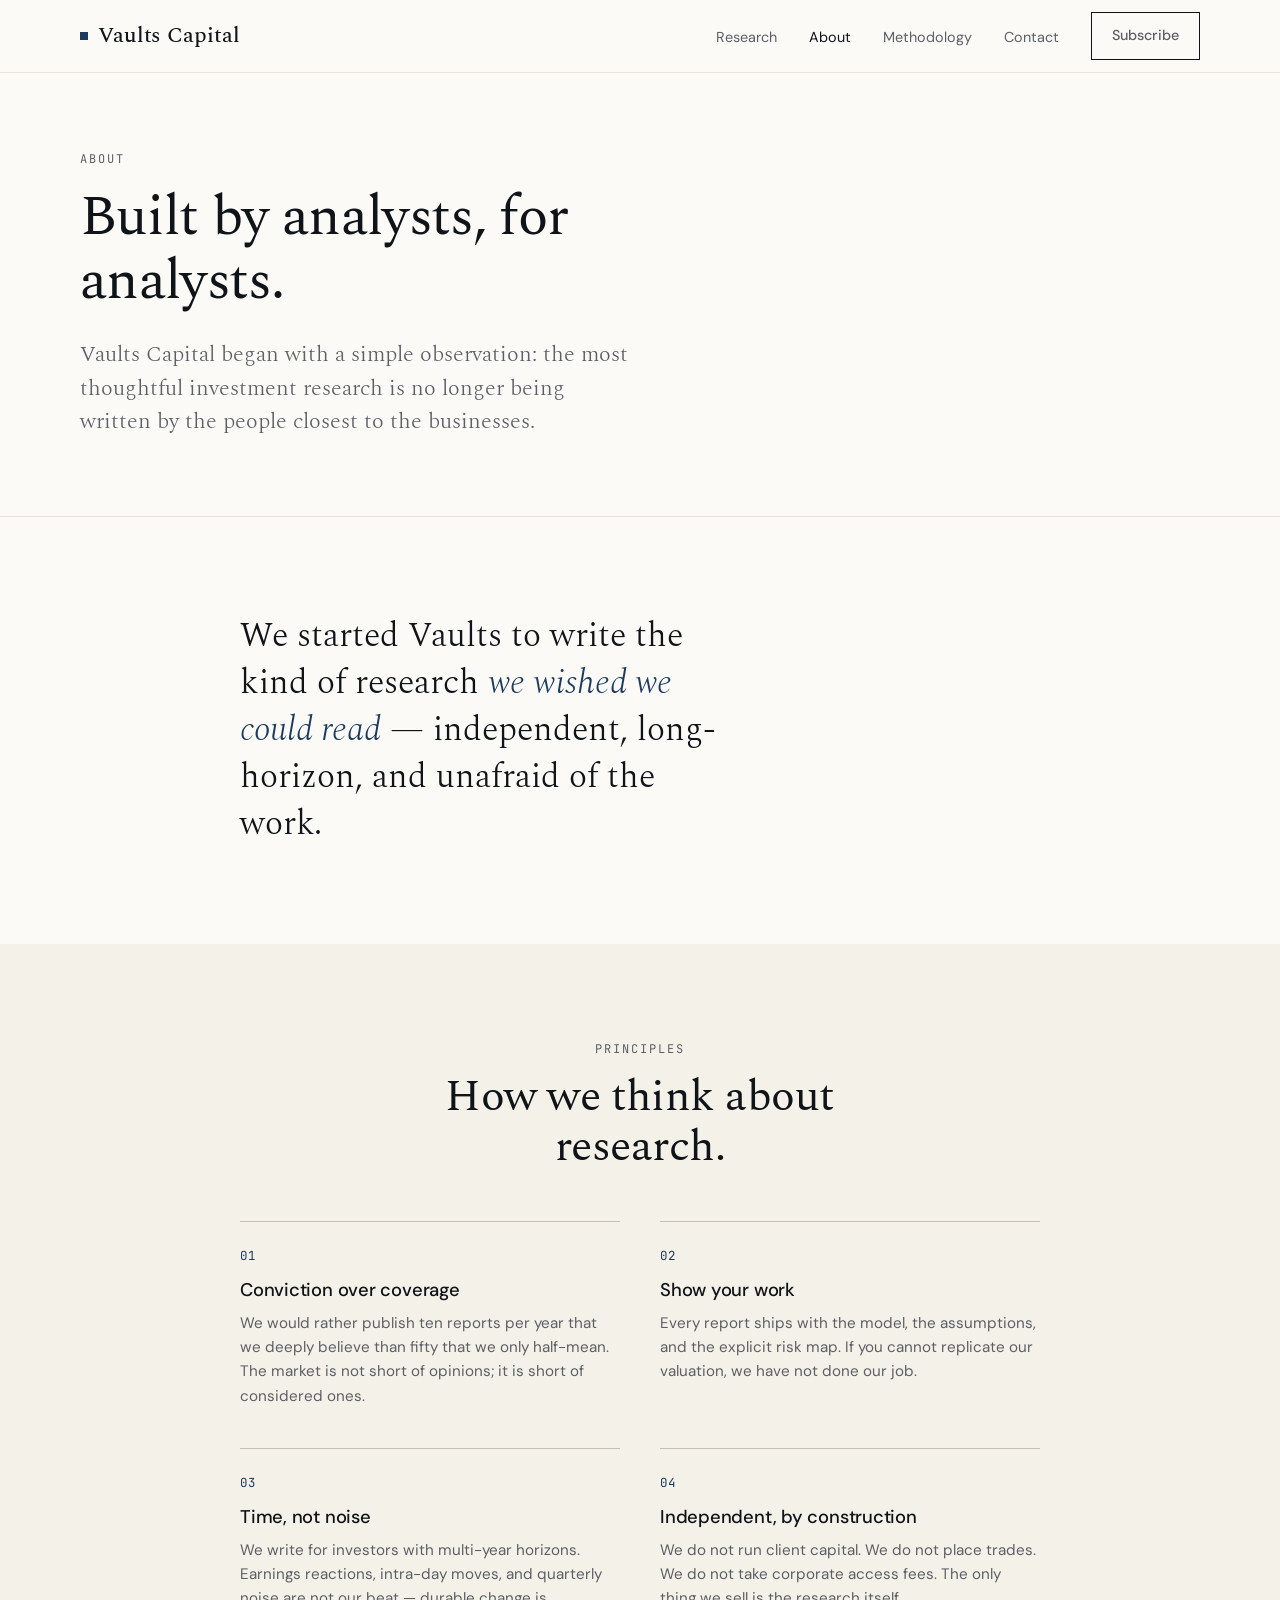
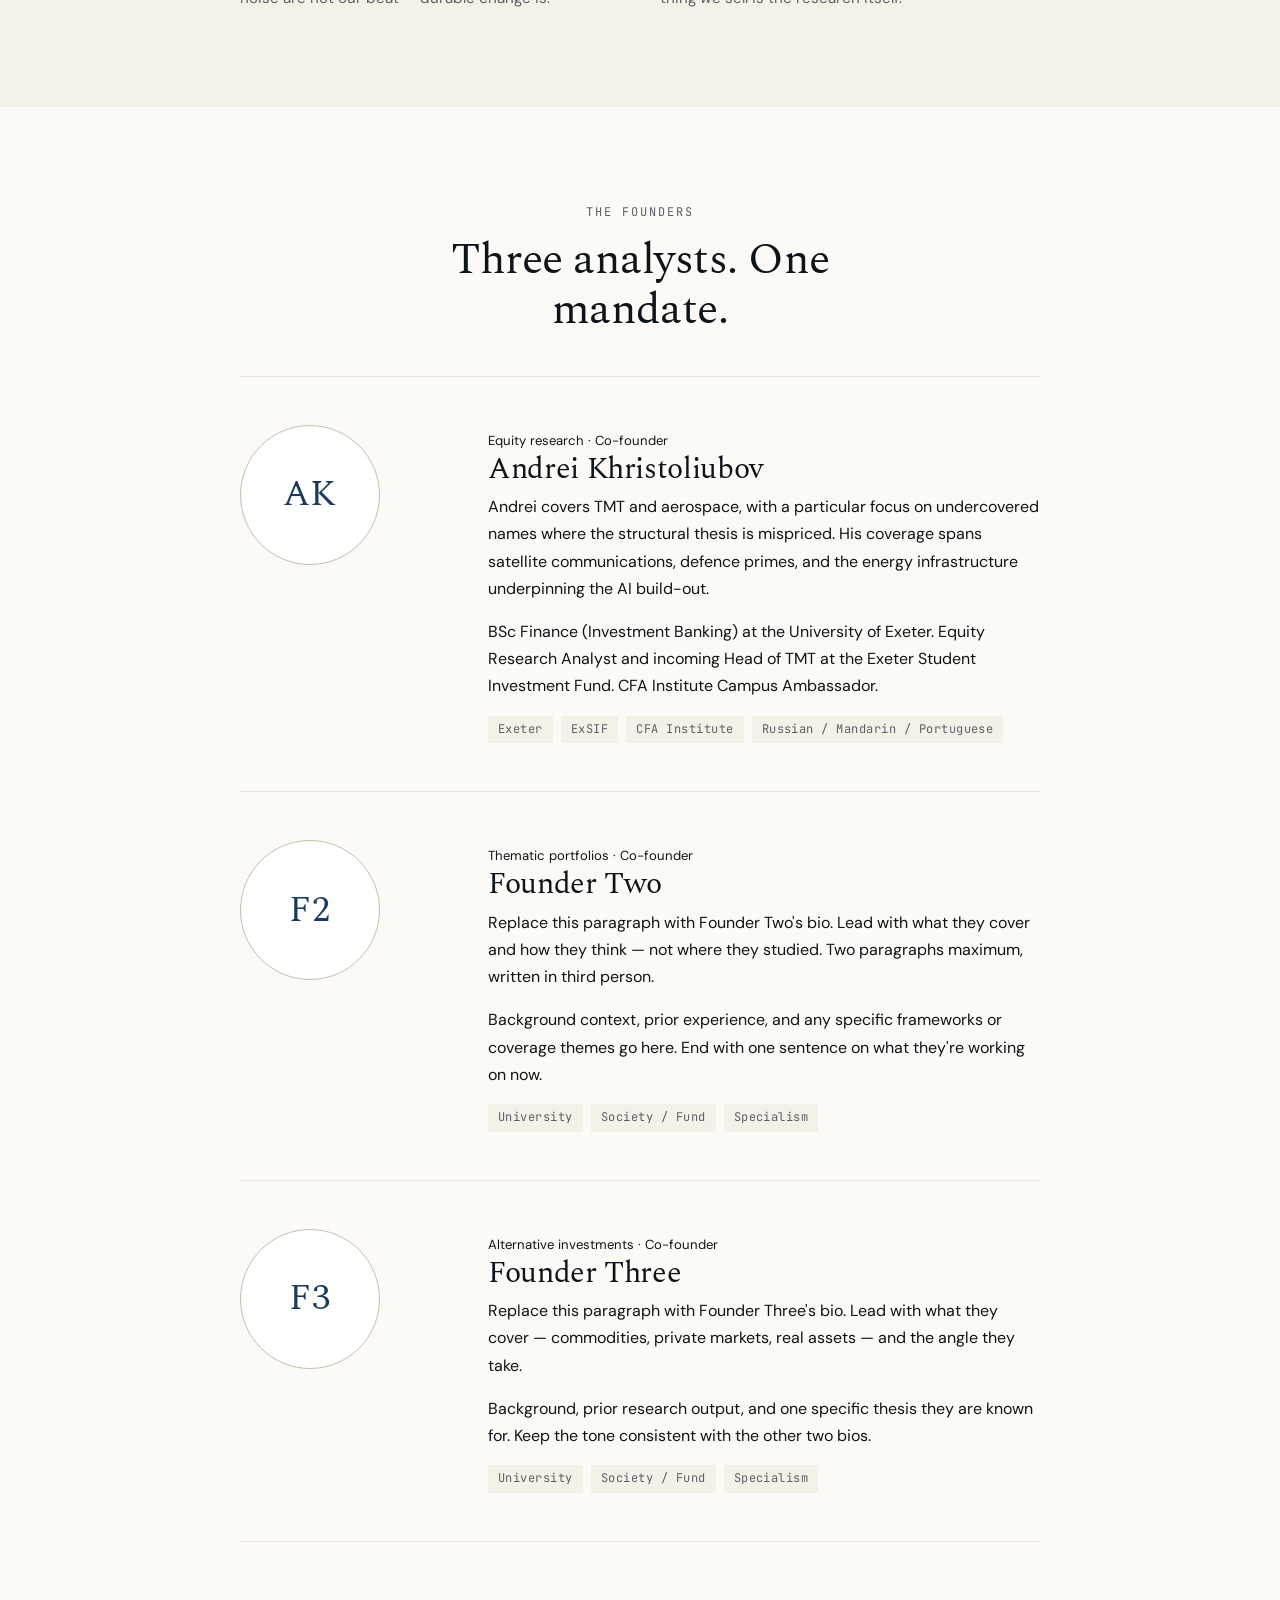
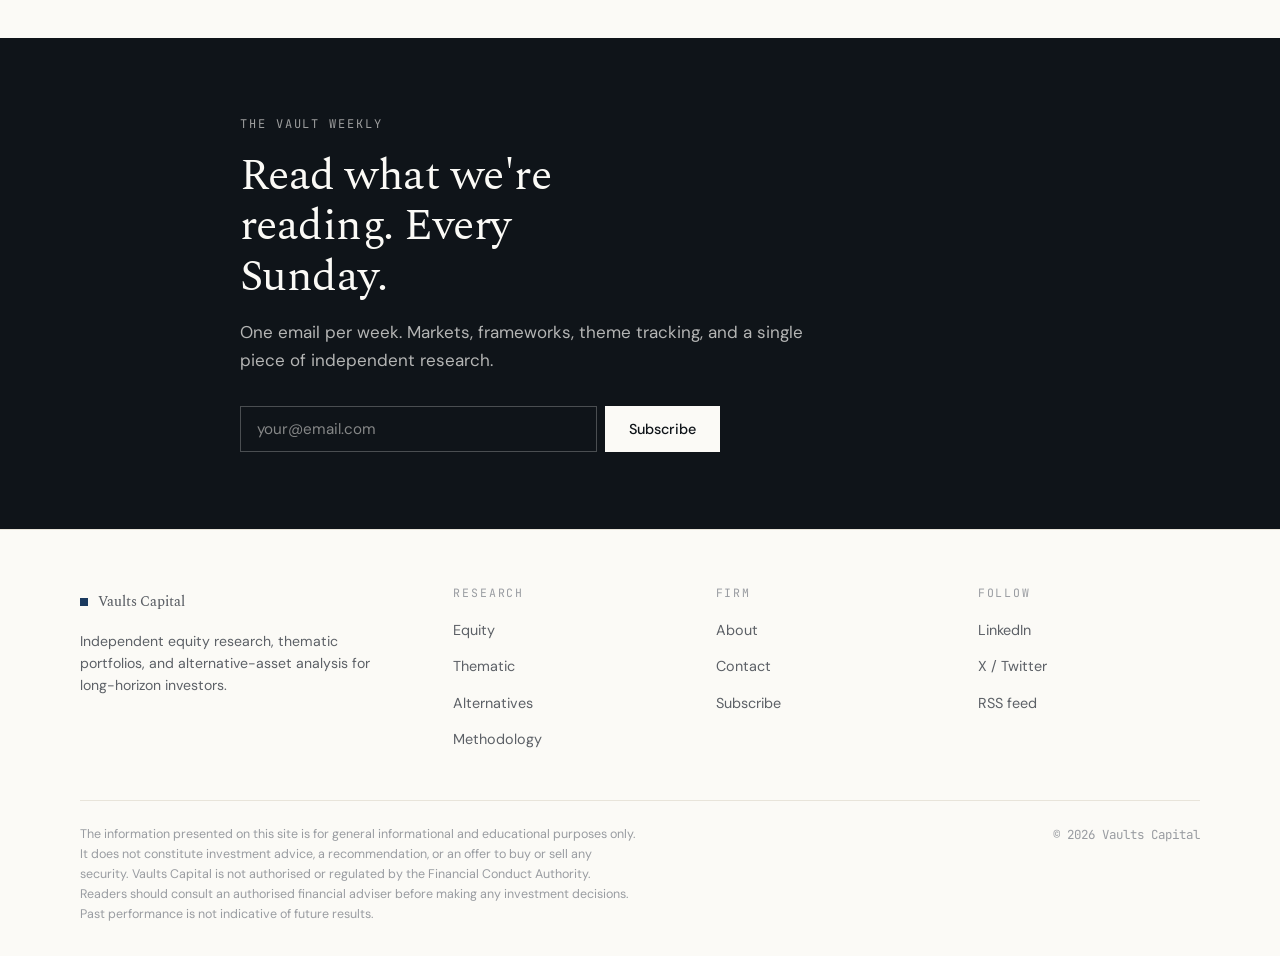
==== about.html @ a98330d4 "Add files via upload" ====
<!DOCTYPE html>
<html lang="en">
<head>
  <meta charset="UTF-8" />
  <meta name="viewport" content="width=device-width, initial-scale=1.0" />
  <title>About — Vaults Capital</title>
  <meta name="description" content="Three analysts, one mandate. Meet the founders of Vaults Capital and read our research principles." />
  <link rel="icon" type="image/svg+xml" href="data:image/svg+xml,%3Csvg xmlns='http://www.w3.org/2000/svg' viewBox='0 0 32 32'%3E%3Crect width='32' height='32' fill='%23FBFAF6'/%3E%3Crect x='12' y='12' width='8' height='8' fill='%231B3A5F'/%3E%3C/svg%3E" />
  <link rel="preconnect" href="https://fonts.googleapis.com" />
  <link rel="preconnect" href="https://fonts.gstatic.com" crossorigin />
  <link href="https://fonts.googleapis.com/css2?family=Spectral:ital,wght@0,300;0,400;0,500;1,300;1,400&family=DM+Sans:wght@300;400;500&family=JetBrains+Mono:wght@400&display=swap" rel="stylesheet" />
  <link rel="stylesheet" href="styles.css" />
</head>
<body>

  <header class="site-header">
    <div class="container nav">
      <a href="index.html" class="brand"><span class="brand-mark"></span>Vaults Capital</a>
      <nav>
        <ul class="nav-links" id="navLinks">
          <li><a href="research.html">Research</a></li>
          <li><a href="about.html" class="is-active">About</a></li>
          <li><a href="methodology.html">Methodology</a></li>
          <li><a href="contact.html">Contact</a></li>
          <li><a href="subscribe.html" class="btn">Subscribe</a></li>
        </ul>
      </nav>
      <button class="nav-toggle" aria-label="Toggle navigation" id="navToggle">
        <span></span><span></span><span></span>
      </button>
    </div>
  </header>

  <main>

    <!-- ============ PAGE HERO ============ -->
    <section class="page-hero">
      <div class="container">
        <span class="eyebrow reveal">About</span>
        <h1 class="reveal reveal-delay-1">Built by analysts, for analysts.</h1>
        <p class="lede reveal reveal-delay-2">Vaults Capital began with a simple observation: the most thoughtful investment research is no longer being written by the people closest to the businesses.</p>
      </div>
    </section>

    <!-- ============ STATEMENT ============ -->
    <section class="section">
      <div class="container container--narrow">
        <p class="about-statement">We started Vaults to write the kind of research <em>we wished we could read</em> — independent, long-horizon, and unafraid of the work.</p>
      </div>
    </section>

    <!-- ============ PRINCIPLES ============ -->
    <section class="section section--alt">
      <div class="container container--narrow">
        <div class="section-head">
          <span class="eyebrow">Principles</span>
          <h2>How we think about research.</h2>
        </div>
        <div class="principles">
          <div class="principle">
            <span class="principle-num">01</span>
            <h3>Conviction over coverage</h3>
            <p>We would rather publish ten reports per year that we deeply believe than fifty that we only half-mean. The market is not short of opinions; it is short of considered ones.</p>
          </div>
          <div class="principle">
            <span class="principle-num">02</span>
            <h3>Show your work</h3>
            <p>Every report ships with the model, the assumptions, and the explicit risk map. If you cannot replicate our valuation, we have not done our job.</p>
          </div>
          <div class="principle">
            <span class="principle-num">03</span>
            <h3>Time, not noise</h3>
            <p>We write for investors with multi-year horizons. Earnings reactions, intra-day moves, and quarterly noise are not our beat — durable change is.</p>
          </div>
          <div class="principle">
            <span class="principle-num">04</span>
            <h3>Independent, by construction</h3>
            <p>We do not run client capital. We do not place trades. We do not take corporate access fees. The only thing we sell is the research itself.</p>
          </div>
        </div>
      </div>
    </section>

    <!-- ============ FOUNDERS DETAIL ============ -->
    <section class="section">
      <div class="container container--narrow">
        <div class="section-head">
          <span class="eyebrow">The founders</span>
          <h2>Three analysts. One mandate.</h2>
        </div>

        <div class="founder-detail">
          <div class="avatar">AK</div>
          <div>
            <span class="role">Equity research · Co-founder</span>
            <h3>Andrei Khristoliubov</h3>
            <p>Andrei covers TMT and aerospace, with a particular focus on undercovered names where the structural thesis is mispriced. His coverage spans satellite communications, defence primes, and the energy infrastructure underpinning the AI build-out.</p>
            <p>BSc Finance (Investment Banking) at the University of Exeter. Equity Research Analyst and incoming Head of TMT at the Exeter Student Investment Fund. CFA Institute Campus Ambassador.</p>
            <div class="credentials">
              <span>Exeter</span>
              <span>ExSIF</span>
              <span>CFA Institute</span>
              <span>Russian / Mandarin / Portuguese</span>
            </div>
          </div>
        </div>

        <div class="founder-detail">
          <div class="avatar">F2</div>
          <div>
            <span class="role">Thematic portfolios · Co-founder</span>
            <h3>Founder Two</h3>
            <p>Replace this paragraph with Founder Two's bio. Lead with what they cover and how they think — not where they studied. Two paragraphs maximum, written in third person.</p>
            <p>Background context, prior experience, and any specific frameworks or coverage themes go here. End with one sentence on what they're working on now.</p>
            <div class="credentials">
              <span>University</span>
              <span>Society / Fund</span>
              <span>Specialism</span>
            </div>
          </div>
        </div>

        <div class="founder-detail">
          <div class="avatar">F3</div>
          <div>
            <span class="role">Alternative investments · Co-founder</span>
            <h3>Founder Three</h3>
            <p>Replace this paragraph with Founder Three's bio. Lead with what they cover — commodities, private markets, real assets — and the angle they take.</p>
            <p>Background, prior research output, and one specific thesis they are known for. Keep the tone consistent with the other two bios.</p>
            <div class="credentials">
              <span>University</span>
              <span>Society / Fund</span>
              <span>Specialism</span>
            </div>
          </div>
        </div>
      </div>
    </section>

    <!-- ============ NEWSLETTER ============ -->
    <section class="newsletter">
      <div class="container container--narrow">
        <span class="eyebrow" style="color: rgba(251,250,246,0.6); display: block; margin-bottom: 1rem;">The Vault Weekly</span>
        <h2>Read what we're reading. Every Sunday.</h2>
        <p>One email per week. Markets, frameworks, theme tracking, and a single piece of independent research.</p>
        <form class="newsletter-form" onsubmit="event.preventDefault(); alert('Connect this form to Beehiiv, ConvertKit, or Substack at launch.');">
          <input type="email" placeholder="your@email.com" required aria-label="Email address" />
          <button type="submit">Subscribe</button>
        </form>
      </div>
    </section>

  </main>

  <footer class="site-footer">
    <div class="container">
      <div class="footer-top">
        <div>
          <a href="index.html" class="brand"><span class="brand-mark"></span>Vaults Capital</a>
          <p style="margin-top: 1rem; font-size: 0.88rem; color: var(--ink-muted); max-width: 32ch; line-height: 1.55;">Independent equity research, thematic portfolios, and alternative-asset analysis for long-horizon investors.</p>
        </div>
        <div>
          <h4>Research</h4>
          <ul>
            <li><a href="research.html?filter=equity">Equity</a></li>
            <li><a href="research.html?filter=thematic">Thematic</a></li>
            <li><a href="research.html?filter=alternatives">Alternatives</a></li>
            <li><a href="methodology.html">Methodology</a></li>
          </ul>
        </div>
        <div>
          <h4>Firm</h4>
          <ul>
            <li><a href="about.html">About</a></li>
            <li><a href="contact.html">Contact</a></li>
            <li><a href="subscribe.html">Subscribe</a></li>
          </ul>
        </div>
        <div>
          <h4>Follow</h4>
          <ul>
            <li><a href="#">LinkedIn</a></li>
            <li><a href="#">X / Twitter</a></li>
            <li><a href="#">RSS feed</a></li>
          </ul>
        </div>
      </div>
      <div class="footer-bottom">
        <p class="disclaimer">The information presented on this site is for general informational and educational purposes only. It does not constitute investment advice, a recommendation, or an offer to buy or sell any security. Vaults Capital is not authorised or regulated by the Financial Conduct Authority. Readers should consult an authorised financial adviser before making any investment decisions. Past performance is not indicative of future results.</p>
        <p class="copyright">© 2026 Vaults Capital</p>
      </div>
    </div>
  </footer>

  <script src="script.js"></script>
</body>
</html>
---- styles.css ----
/* =========================================================
   Vaults Capital — shared stylesheet
   Edit color and type tokens in :root to rebrand globally
   ========================================================= */

:root {
  /* Palette */
  --bg: #FBFAF6;
  --bg-elevated: #FFFFFF;
  --bg-muted: #F4F1E9;
  --ink: #0F1419;
  --ink-muted: #5C6066;
  --ink-subtle: #999CA1;
  --accent: #1B3A5F;
  --accent-hover: #14283F;
  --accent-soft: #E8EDF2;
  --border: #E8E4DA;
  --border-strong: #C5BFB1;
  --success: #2D5A3E;
  --danger: #8B2E2E;

  /* Type */
  --font-serif: "Spectral", Georgia, "Times New Roman", serif;
  --font-sans: "DM Sans", -apple-system, BlinkMacSystemFont, "Segoe UI", system-ui, sans-serif;
  --font-mono: "JetBrains Mono", "SF Mono", Menlo, Consolas, monospace;

  /* Layout */
  --max-w: 1200px;
  --read-w: 680px;
  --gutter: clamp(1.25rem, 4vw, 2.5rem);

  /* Motion */
  --ease: cubic-bezier(0.2, 0.6, 0.2, 1);
}

* { box-sizing: border-box; margin: 0; padding: 0; }

html { scroll-behavior: smooth; -webkit-text-size-adjust: 100%; }

body {
  font-family: var(--font-sans);
  font-size: 17px;
  line-height: 1.65;
  color: var(--ink);
  background: var(--bg);
  -webkit-font-smoothing: antialiased;
  -moz-osx-font-smoothing: grayscale;
}

a { color: inherit; text-decoration: none; }
a:hover { color: var(--accent); }

img { max-width: 100%; display: block; }
button { font-family: inherit; cursor: pointer; border: none; background: none; }

::selection { background: var(--accent); color: var(--bg); }

/* ---------- Layout containers ---------- */
.container {
  width: 100%;
  max-width: var(--max-w);
  margin: 0 auto;
  padding: 0 var(--gutter);
}
.container--narrow { max-width: 880px; }
.container--read { max-width: var(--read-w); }

.section { padding: clamp(3.5rem, 8vw, 6rem) 0; }
.section--tight { padding: clamp(2.5rem, 5vw, 4rem) 0; }
.section--alt { background: var(--bg-muted); }

/* ---------- Typography ---------- */
h1, h2, h3, h4 {
  font-family: var(--font-serif);
  font-weight: 400;
  letter-spacing: -0.012em;
  line-height: 1.15;
  color: var(--ink);
}
h1 { font-size: clamp(2.5rem, 6vw, 4.25rem); }
h2 { font-size: clamp(2rem, 4vw, 2.75rem); }
h3 { font-size: 1.5rem; }
h4 { font-size: 1.15rem; }
p { color: var(--ink); }
strong { font-weight: 500; }
em { font-style: italic; }

.eyebrow {
  font-family: var(--font-mono);
  font-size: 0.75rem;
  font-weight: 400;
  letter-spacing: 0.16em;
  text-transform: uppercase;
  color: var(--ink-muted);
}

.lede {
  font-family: var(--font-serif);
  font-size: clamp(1.15rem, 2vw, 1.35rem);
  line-height: 1.55;
  color: var(--ink-muted);
  font-weight: 300;
}

/* ---------- Header / nav ---------- */
.site-header {
  position: sticky;
  top: 0;
  z-index: 50;
  background: color-mix(in srgb, var(--bg) 88%, transparent);
  backdrop-filter: saturate(140%) blur(8px);
  -webkit-backdrop-filter: saturate(140%) blur(8px);
  border-bottom: 1px solid var(--border);
}
.nav {
  display: flex;
  align-items: center;
  justify-content: space-between;
  height: 72px;
}
.brand {
  font-family: var(--font-serif);
  font-size: 1.35rem;
  font-weight: 500;
  letter-spacing: -0.005em;
  color: var(--ink);
}
.brand .brand-mark {
  display: inline-block;
  width: 8px;
  height: 8px;
  background: var(--accent);
  margin-right: 10px;
  vertical-align: middle;
  transform: translateY(-1px);
}
.nav-links {
  display: flex;
  gap: 2rem;
  align-items: center;
  list-style: none;
}
.nav-links a {
  font-size: 0.9rem;
  color: var(--ink-muted);
  position: relative;
  transition: color 200ms var(--ease);
}
.nav-links a:hover,
.nav-links a.is-active { color: var(--ink); }

.btn {
  display: inline-flex;
  align-items: center;
  gap: 8px;
  padding: 0.7rem 1.25rem;
  font-size: 0.9rem;
  font-weight: 500;
  border: 1px solid var(--ink);
  color: var(--ink);
  background: transparent;
  transition: all 200ms var(--ease);
  font-family: inherit;
}
.btn:hover {
  background: var(--ink);
  color: var(--bg);
}
.btn--primary {
  background: var(--ink);
  color: var(--bg);
}
.btn--primary:hover {
  background: var(--accent);
  border-color: var(--accent);
  color: var(--bg);
}
.btn--ghost {
  border-color: var(--border-strong);
  color: var(--ink-muted);
}
.btn--ghost:hover {
  border-color: var(--ink);
  color: var(--ink);
  background: transparent;
}

.nav-toggle {
  display: none;
  width: 32px;
  height: 32px;
  flex-direction: column;
  justify-content: center;
  gap: 5px;
}
.nav-toggle span {
  display: block;
  height: 1.5px;
  background: var(--ink);
  transition: transform 200ms var(--ease);
}

/* ---------- Hero ---------- */
.hero {
  padding: clamp(4rem, 9vw, 7rem) 0 clamp(3rem, 6vw, 5rem);
  border-bottom: 1px solid var(--border);
}
.hero h1 {
  margin: 1.5rem 0 1.5rem;
  max-width: 14ch;
}
.hero h1 em {
  color: var(--accent);
  font-style: italic;
}
.hero .lede {
  max-width: 36ch;
  margin-bottom: 2.5rem;
}
.hero-actions { display: flex; gap: 0.75rem; flex-wrap: wrap; }

/* ---------- Pillars ---------- */
.pillars {
  display: grid;
  grid-template-columns: repeat(3, 1fr);
  gap: clamp(1.5rem, 4vw, 3.5rem);
  padding: clamp(3rem, 6vw, 4.5rem) 0;
  border-bottom: 1px solid var(--border);
}
.pillar .eyebrow { display: block; margin-bottom: 1rem; }
.pillar h3 {
  font-size: 1.35rem;
  margin-bottom: 0.6rem;
}
.pillar p {
  font-size: 0.95rem;
  color: var(--ink-muted);
  line-height: 1.6;
}

/* ---------- Why Vaults section ---------- */
.compare {
  display: grid;
  grid-template-columns: 1fr 1fr;
  gap: 1rem;
  margin-top: 2.5rem;
}
.compare-card {
  padding: 1.75rem;
  border-radius: 4px;
  border: 1px solid var(--border);
}
.compare-card--us {
  background: var(--accent-soft);
  border-color: var(--accent);
}
.compare-card--them {
  background: var(--bg-muted);
}
.compare-card h3 {
  font-size: 1.05rem;
  font-family: var(--font-sans);
  font-weight: 500;
  margin-bottom: 1.25rem;
  padding-bottom: 0.85rem;
  border-bottom: 1px solid var(--border-strong);
}
.compare-card--us h3 { color: var(--accent); border-color: var(--accent); }
.compare-card ul { list-style: none; display: flex; flex-direction: column; gap: 0.9rem; }
.compare-card li {
  font-size: 0.92rem;
  line-height: 1.55;
  display: flex;
  gap: 0.6rem;
  align-items: flex-start;
}
.compare-card--us li { color: var(--accent); }
.compare-card--them li { color: var(--ink-muted); }
.compare-card--us li::before {
  content: "";
  display: inline-block;
  flex: 0 0 6px;
  width: 6px;
  height: 6px;
  border-radius: 50%;
  background: var(--accent);
  margin-top: 0.55rem;
}
.compare-card--them li::before {
  content: "";
  display: inline-block;
  flex: 0 0 8px;
  width: 8px;
  height: 1.5px;
  background: var(--ink-subtle);
  margin-top: 0.7rem;
}

.section-head {
  text-align: center;
  margin-bottom: 2.5rem;
}
.section-head .eyebrow { display: block; margin-bottom: 0.75rem; }
.section-head h2 { max-width: 22ch; margin: 0 auto 1rem; }
.section-head p {
  color: var(--ink-muted);
  max-width: 50ch;
  margin: 0 auto;
  font-size: 1rem;
}

/* ---------- Research feed ---------- */
.feed {
  display: grid;
  grid-template-columns: repeat(3, 1fr);
  gap: 1.5rem;
}
.feed-head {
  display: flex;
  justify-content: space-between;
  align-items: baseline;
  margin-bottom: 2rem;
}
.feed-head h2 { font-size: 1.85rem; }
.feed-head a {
  font-size: 0.9rem;
  color: var(--ink-muted);
  border-bottom: 1px solid var(--border-strong);
  padding-bottom: 1px;
  transition: all 200ms var(--ease);
}
.feed-head a:hover { color: var(--accent); border-color: var(--accent); }

.article-card {
  display: block;
  border-top: 1px solid var(--border-strong);
  padding-top: 1.25rem;
  transition: transform 250ms var(--ease);
}
.article-card:hover { transform: translateY(-2px); color: inherit; }
.article-card:hover h3 { color: var(--accent); }
.article-card .eyebrow { display: block; margin-bottom: 0.85rem; }
.article-card h3 {
  font-size: 1.25rem;
  line-height: 1.25;
  margin-bottom: 0.75rem;
  transition: color 200ms var(--ease);
}
.article-card .excerpt {
  font-size: 0.9rem;
  color: var(--ink-muted);
  line-height: 1.55;
  margin-bottom: 1rem;
}
.article-card .meta {
  font-size: 0.78rem;
  color: var(--ink-subtle);
  font-family: var(--font-mono);
  letter-spacing: 0.04em;
}

/* ---------- Subscribe pricing ---------- */
.pricing {
  display: grid;
  grid-template-columns: 1fr 1fr;
  gap: 1.25rem;
  max-width: 720px;
  margin: 0 auto;
}
.tier {
  background: var(--bg-elevated);
  border: 1px solid var(--border);
  border-radius: 4px;
  padding: 2rem;
  display: flex;
  flex-direction: column;
}
.tier--featured {
  border: 1.5px solid var(--accent);
  position: relative;
}
.tier--featured::before {
  content: "Most popular";
  position: absolute;
  top: -12px;
  left: 1.5rem;
  background: var(--accent);
  color: var(--bg);
  font-size: 0.7rem;
  letter-spacing: 0.08em;
  text-transform: uppercase;
  padding: 4px 10px;
  font-family: var(--font-mono);
}
.tier .eyebrow { margin-bottom: 0.85rem; }
.tier h3 {
  font-size: 1.4rem;
  margin-bottom: 0.4rem;
}
.tier .tier-desc {
  font-size: 0.9rem;
  color: var(--ink-muted);
  margin-bottom: 1.5rem;
  line-height: 1.5;
}
.tier .price {
  font-family: var(--font-serif);
  font-size: 2.5rem;
  font-weight: 400;
  margin-bottom: 0.25rem;
  letter-spacing: -0.02em;
}
.tier .price-suffix { font-size: 0.95rem; color: var(--ink-muted); font-family: var(--font-sans); }
.tier ul {
  list-style: none;
  margin: 1.75rem 0;
  display: flex;
  flex-direction: column;
  gap: 0.65rem;
  flex: 1;
}
.tier li {
  font-size: 0.9rem;
  display: flex;
  gap: 0.6rem;
  align-items: flex-start;
  color: var(--ink);
  line-height: 1.45;
}
.tier li::before {
  content: "";
  display: inline-block;
  flex: 0 0 14px;
  width: 14px;
  height: 14px;
  background: var(--accent-soft);
  border-radius: 50%;
  margin-top: 0.2rem;
  position: relative;
}
.tier li[data-disabled]::before { background: var(--bg-muted); }
.tier li[data-disabled] { color: var(--ink-subtle); text-decoration: line-through; }

/* ---------- Founders ---------- */
.founders {
  display: grid;
  grid-template-columns: repeat(3, 1fr);
  gap: 2rem;
}
.founder {
  display: flex;
  flex-direction: column;
}
.avatar {
  width: 88px;
  height: 88px;
  border-radius: 50%;
  background: var(--bg-elevated);
  border: 1px solid var(--border-strong);
  display: flex;
  align-items: center;
  justify-content: center;
  font-family: var(--font-serif);
  font-size: 1.5rem;
  color: var(--accent);
  margin-bottom: 1.25rem;
  letter-spacing: 0.02em;
}
.founder h3 {
  font-size: 1.15rem;
  font-family: var(--font-sans);
  font-weight: 500;
  margin-bottom: 0.2rem;
}
.founder .role {
  font-family: var(--font-mono);
  font-size: 0.78rem;
  color: var(--accent);
  margin-bottom: 0.85rem;
  letter-spacing: 0.04em;
  text-transform: uppercase;
}
.founder p {
  font-size: 0.92rem;
  color: var(--ink-muted);
  line-height: 1.55;
}

/* ---------- Newsletter inline ---------- */
.newsletter {
  background: var(--ink);
  color: var(--bg);
  padding: clamp(3rem, 6vw, 5rem) 0;
}
.newsletter h2 { color: var(--bg); max-width: 18ch; }
.newsletter p { color: color-mix(in srgb, var(--bg) 70%, transparent); margin-top: 1rem; max-width: 50ch; }
.newsletter-form {
  display: flex;
  gap: 0.5rem;
  margin-top: 2rem;
  max-width: 480px;
}
.newsletter input[type="email"] {
  flex: 1;
  padding: 0.75rem 1rem;
  border: 1px solid color-mix(in srgb, var(--bg) 25%, transparent);
  background: transparent;
  color: var(--bg);
  font-family: inherit;
  font-size: 0.95rem;
}
.newsletter input[type="email"]::placeholder { color: color-mix(in srgb, var(--bg) 50%, transparent); }
.newsletter input[type="email"]:focus {
  outline: none;
  border-color: var(--bg);
}
.newsletter button {
  padding: 0.75rem 1.5rem;
  background: var(--bg);
  color: var(--ink);
  font-weight: 500;
  font-size: 0.9rem;
  font-family: inherit;
  transition: all 200ms var(--ease);
}
.newsletter button:hover { background: var(--accent-soft); }

/* ---------- Footer ---------- */
.site-footer {
  background: var(--bg);
  border-top: 1px solid var(--border);
  padding: 3.5rem 0 2rem;
}
.footer-top {
  display: grid;
  grid-template-columns: 1.5fr 1fr 1fr 1fr;
  gap: 2.5rem;
  margin-bottom: 3rem;
}
.footer-top h4 {
  font-family: var(--font-mono);
  font-size: 0.72rem;
  letter-spacing: 0.16em;
  text-transform: uppercase;
  color: var(--ink-subtle);
  font-weight: 400;
  margin-bottom: 1rem;
}
.footer-top ul { list-style: none; display: flex; flex-direction: column; gap: 0.5rem; }
.footer-top a {
  font-size: 0.9rem;
  color: var(--ink-muted);
  transition: color 200ms var(--ease);
}
.footer-top a:hover { color: var(--accent); }
.footer-bottom {
  border-top: 1px solid var(--border);
  padding-top: 1.5rem;
  display: flex;
  justify-content: space-between;
  align-items: flex-start;
  gap: 2rem;
  flex-wrap: wrap;
}
.disclaimer {
  font-size: 0.78rem;
  color: var(--ink-subtle);
  line-height: 1.6;
  max-width: 70ch;
}
.copyright {
  font-size: 0.78rem;
  color: var(--ink-subtle);
  font-family: var(--font-mono);
}

/* ---------- Article reading view ---------- */
.article-hero {
  padding: clamp(3rem, 6vw, 5rem) 0 clamp(2rem, 4vw, 3rem);
  border-bottom: 1px solid var(--border);
}
.article-hero .meta-row {
  display: flex;
  gap: 1rem;
  align-items: center;
  margin-bottom: 1.5rem;
  font-family: var(--font-mono);
  font-size: 0.78rem;
  color: var(--ink-muted);
  letter-spacing: 0.04em;
}
.article-hero .tag {
  padding: 4px 10px;
  background: var(--accent-soft);
  color: var(--accent);
  text-transform: uppercase;
  letter-spacing: 0.1em;
  font-size: 0.7rem;
}
.article-hero h1 { font-size: clamp(2rem, 5vw, 3.25rem); margin-bottom: 1.5rem; max-width: 22ch; }
.article-hero .lede { max-width: 50ch; }

.article-body { padding: clamp(2.5rem, 5vw, 4rem) 0; }
.article-body p { margin-bottom: 1.4rem; font-size: 1.05rem; line-height: 1.75; }
.article-body h2 {
  font-size: 1.7rem;
  margin: 2.5rem 0 1rem;
}
.article-body h3 {
  font-size: 1.25rem;
  margin: 2rem 0 0.75rem;
  font-family: var(--font-sans);
  font-weight: 500;
}
.article-body blockquote {
  border-left: 2px solid var(--accent);
  padding: 0.5rem 0 0.5rem 1.5rem;
  margin: 2rem 0;
  font-family: var(--font-serif);
  font-style: italic;
  font-size: 1.2rem;
  color: var(--ink-muted);
}
.article-body ul, .article-body ol {
  padding-left: 1.5rem;
  margin-bottom: 1.4rem;
}
.article-body li { margin-bottom: 0.5rem; line-height: 1.7; }
.article-body code {
  background: var(--bg-muted);
  padding: 2px 6px;
  font-size: 0.92em;
  font-family: var(--font-mono);
  border-radius: 2px;
}
.article-body table {
  width: 100%;
  border-collapse: collapse;
  margin: 1.5rem 0;
  font-size: 0.92rem;
}
.article-body th, .article-body td {
  text-align: left;
  padding: 0.7rem 0.6rem;
  border-bottom: 1px solid var(--border);
}
.article-body th {
  font-family: var(--font-mono);
  font-size: 0.78rem;
  letter-spacing: 0.06em;
  text-transform: uppercase;
  color: var(--ink-muted);
  font-weight: 400;
}
.article-disclaimer {
  margin-top: 3rem;
  padding: 1.5rem;
  background: var(--bg-muted);
  border-left: 2px solid var(--border-strong);
  font-size: 0.85rem;
  color: var(--ink-muted);
  line-height: 1.6;
}

/* ---------- Page hero (non-home pages) ---------- */
.page-hero {
  padding: clamp(3rem, 6vw, 5rem) 0;
  border-bottom: 1px solid var(--border);
}
.page-hero .eyebrow { display: block; margin-bottom: 1rem; }
.page-hero h1 { font-size: clamp(2.25rem, 5vw, 3.5rem); margin-bottom: 1.5rem; max-width: 18ch; }
.page-hero .lede { max-width: 50ch; }

/* ---------- Research index list ---------- */
.research-list {
  display: grid;
  grid-template-columns: repeat(2, 1fr);
  gap: 1px;
  background: var(--border);
  margin-top: 2rem;
}
.research-list .article-card {
  background: var(--bg);
  padding: 2rem 1.75rem;
  border-top: none;
}
.filter-row {
  display: flex;
  gap: 0.5rem;
  margin-bottom: 0;
  flex-wrap: wrap;
}
.filter-chip {
  padding: 0.45rem 1rem;
  font-size: 0.82rem;
  border: 1px solid var(--border-strong);
  color: var(--ink-muted);
  background: transparent;
  font-family: var(--font-mono);
  letter-spacing: 0.04em;
  cursor: pointer;
  transition: all 200ms var(--ease);
}
.filter-chip:hover, .filter-chip.is-active {
  background: var(--ink);
  color: var(--bg);
  border-color: var(--ink);
}

/* ---------- Contact page ---------- */
.contact-grid {
  display: grid;
  grid-template-columns: 1fr 1fr;
  gap: 4rem;
  align-items: start;
}
.contact-block h3 {
  font-family: var(--font-mono);
  font-size: 0.75rem;
  letter-spacing: 0.16em;
  text-transform: uppercase;
  color: var(--ink-muted);
  font-weight: 400;
  margin-bottom: 0.85rem;
}
.contact-block p { font-size: 1.05rem; margin-bottom: 0.5rem; }
.contact-block a { color: var(--accent); border-bottom: 1px solid var(--accent-soft); padding-bottom: 1px; }
.contact-block a:hover { border-color: var(--accent); }

/* ---------- About page specifics ---------- */
.about-statement {
  font-family: var(--font-serif);
  font-size: clamp(1.5rem, 3vw, 2.1rem);
  line-height: 1.4;
  color: var(--ink);
  max-width: 28ch;
  font-weight: 300;
}
.about-statement em { color: var(--accent); font-style: italic; }

.principles {
  display: grid;
  grid-template-columns: repeat(2, 1fr);
  gap: 2.5rem;
  margin-top: 3rem;
}
.principle {
  border-top: 1px solid var(--border-strong);
  padding-top: 1.5rem;
}
.principle-num {
  font-family: var(--font-mono);
  font-size: 0.78rem;
  color: var(--accent);
  letter-spacing: 0.08em;
  margin-bottom: 0.85rem;
  display: block;
}
.principle h3 {
  font-family: var(--font-sans);
  font-weight: 500;
  font-size: 1.15rem;
  margin-bottom: 0.6rem;
}
.principle p { font-size: 0.95rem; color: var(--ink-muted); line-height: 1.6; }

.founder-detail {
  display: grid;
  grid-template-columns: 200px 1fr;
  gap: 3rem;
  align-items: start;
  padding: 3rem 0;
  border-top: 1px solid var(--border);
}
.founder-detail:last-of-type { border-bottom: 1px solid var(--border); }
.founder-detail .avatar { width: 140px; height: 140px; font-size: 2.25rem; margin: 0; }
.founder-detail .role { font-size: 0.82rem; }
.founder-detail h3 { font-family: var(--font-serif); font-size: 1.85rem; font-weight: 400; margin-bottom: 0.4rem; }
.founder-detail p { color: var(--ink); font-size: 1rem; line-height: 1.7; margin-bottom: 1rem; max-width: 60ch; }
.founder-detail .credentials {
  display: flex;
  flex-wrap: wrap;
  gap: 0.5rem;
  margin-top: 1rem;
}
.founder-detail .credentials span {
  font-family: var(--font-mono);
  font-size: 0.75rem;
  padding: 4px 10px;
  background: var(--bg-muted);
  color: var(--ink-muted);
  letter-spacing: 0.04em;
}

/* ---------- Animations ---------- */
@keyframes fade-up {
  from { opacity: 0; transform: translateY(12px); }
  to { opacity: 1; transform: translateY(0); }
}
.reveal {
  opacity: 0;
  animation: fade-up 700ms var(--ease) forwards;
}
.reveal-delay-1 { animation-delay: 100ms; }
.reveal-delay-2 { animation-delay: 200ms; }
.reveal-delay-3 { animation-delay: 300ms; }
.reveal-delay-4 { animation-delay: 400ms; }

/* ---------- Responsive ---------- */
@media (max-width: 880px) {
  .nav-links { display: none; }
  .nav-links.is-open {
    display: flex;
    position: absolute;
    top: 72px;
    left: 0;
    right: 0;
    background: var(--bg);
    flex-direction: column;
    padding: 1.5rem var(--gutter);
    border-bottom: 1px solid var(--border);
    gap: 1.25rem;
    align-items: flex-start;
  }
  .nav-toggle { display: flex; }
  .pillars, .feed, .founders, .compare,
  .pricing, .research-list, .principles, .contact-grid {
    grid-template-columns: 1fr;
  }
  .footer-top { grid-template-columns: 1fr 1fr; gap: 2rem; }
  .founder-detail { grid-template-columns: 1fr; gap: 1.5rem; }
  .founder-detail .avatar { width: 96px; height: 96px; font-size: 1.6rem; }
  .newsletter-form { flex-direction: column; }
}
@media (max-width: 480px) {
  .footer-top { grid-template-columns: 1fr; }
  .hero-actions { width: 100%; }
  .hero-actions .btn { flex: 1; justify-content: center; }
}

/* ---------- Reduced motion ---------- */
@media (prefers-reduced-motion: reduce) {
  *, *::before, *::after {
    animation-duration: 0.01ms !important;
    transition-duration: 0.01ms !important;
  }
  html { scroll-behavior: auto; }
}
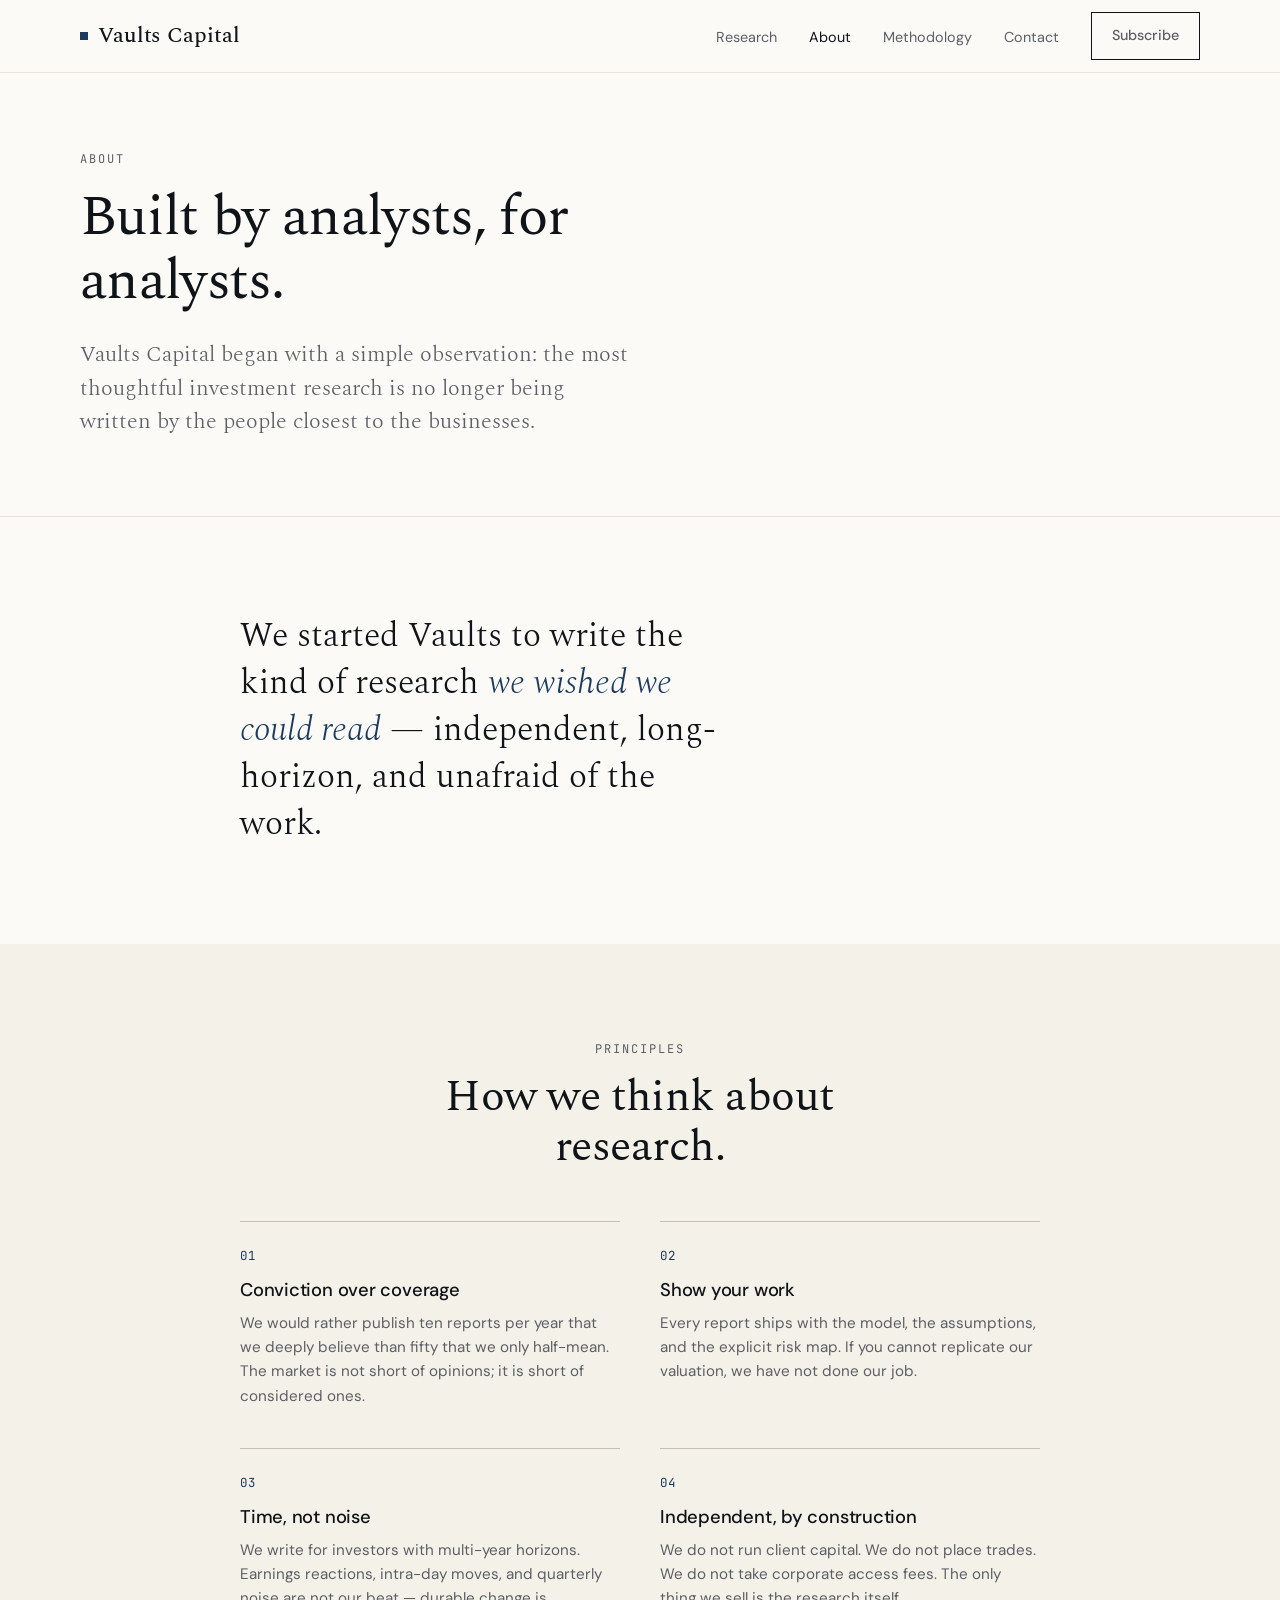
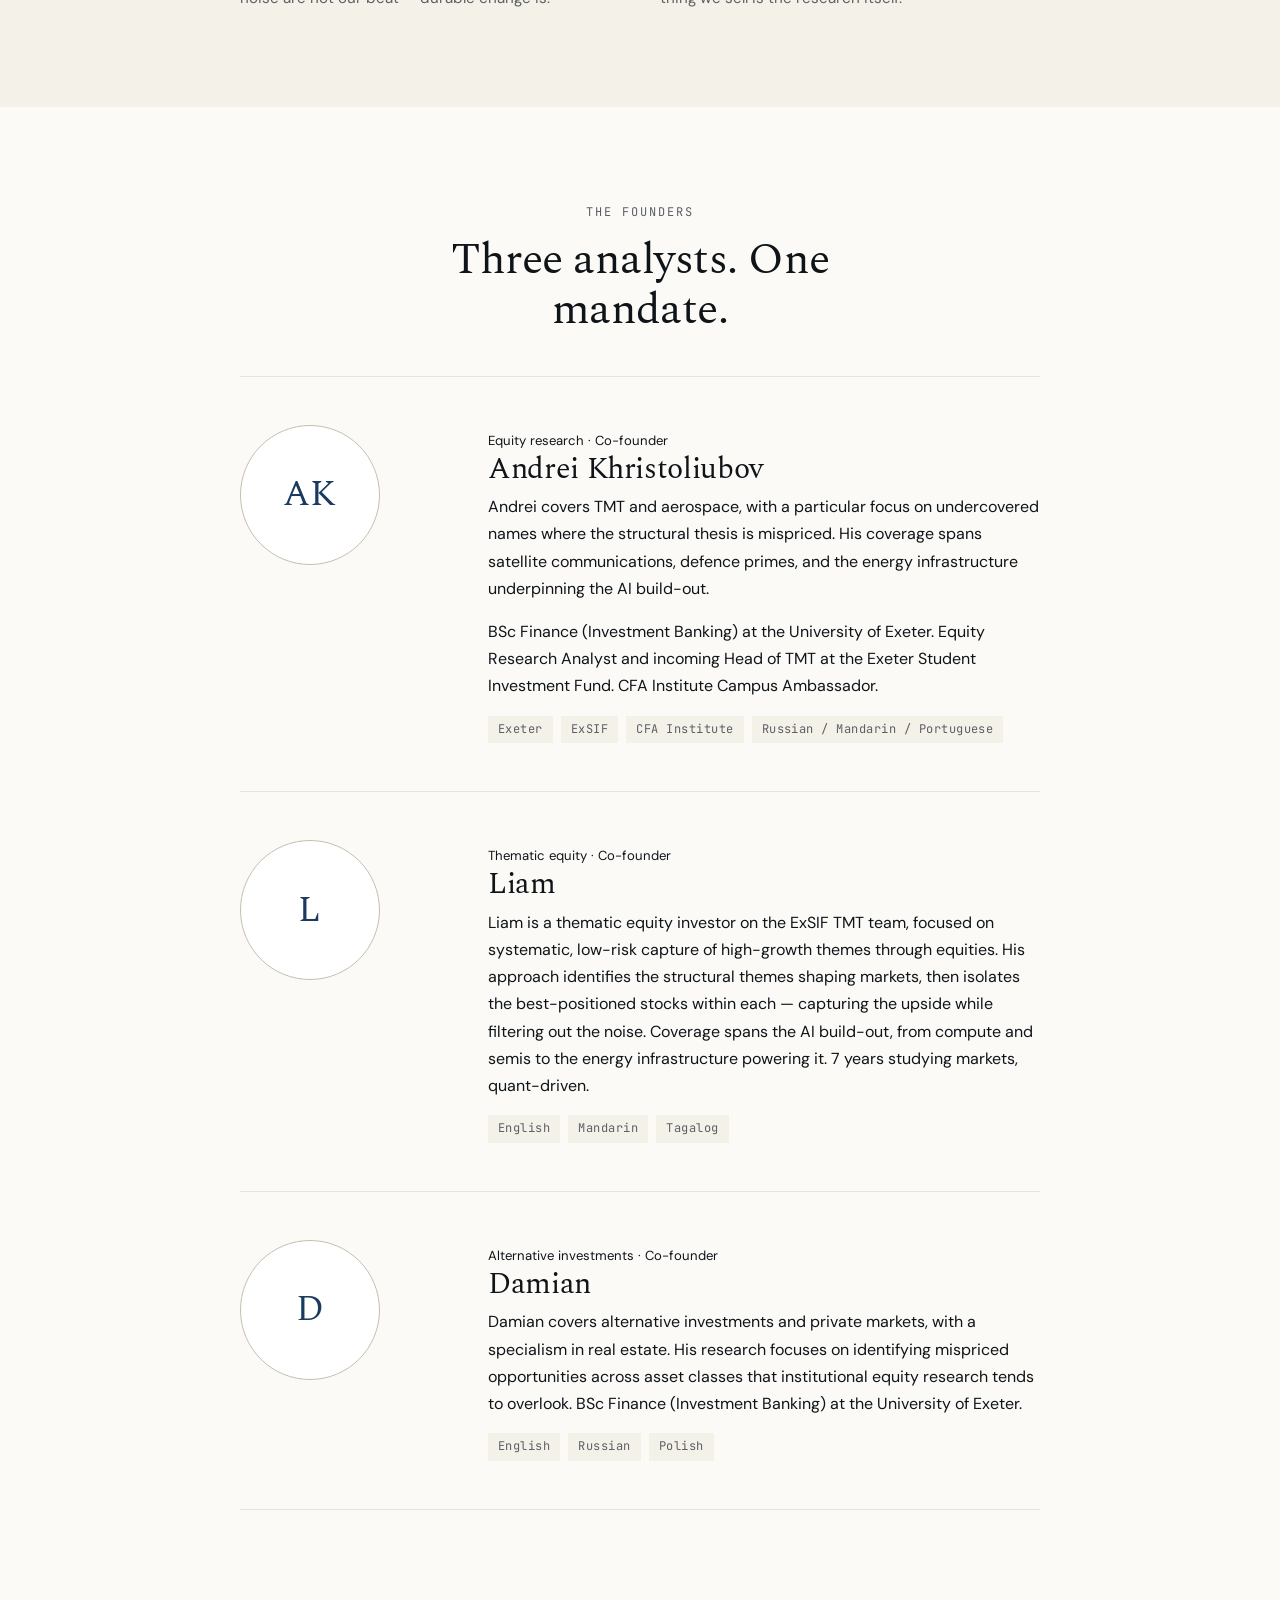
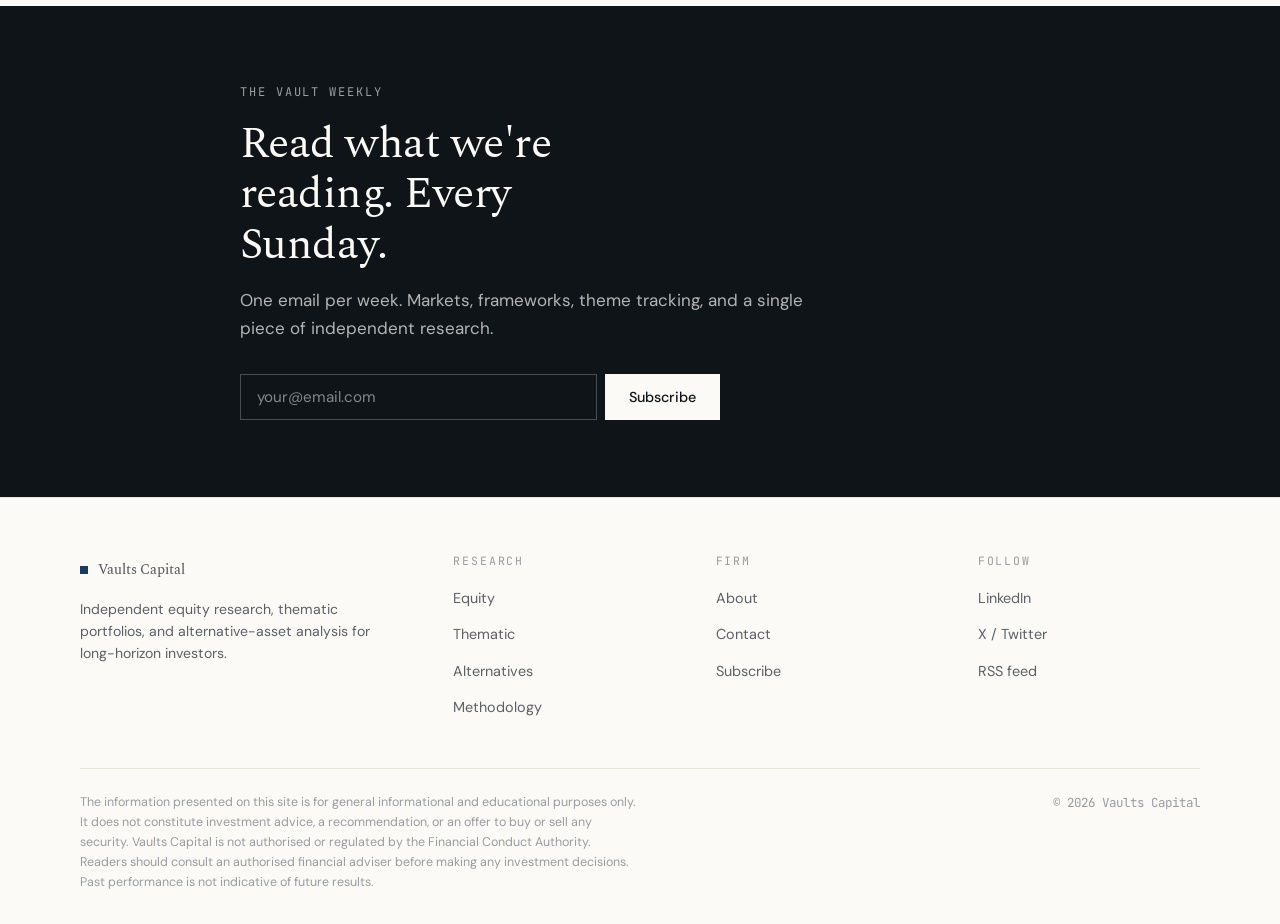
==== commit 454df307: "Add files via upload" ====
--- a/about.html
+++ b/about.html
@@ -106,31 +106,29 @@
         </div>
 
         <div class="founder-detail">
-          <div class="avatar">F2</div>
+          <div class="avatar">L</div>
           <div>
-            <span class="role">Thematic portfolios · Co-founder</span>
-            <h3>Founder Two</h3>
-            <p>Replace this paragraph with Founder Two's bio. Lead with what they cover and how they think — not where they studied. Two paragraphs maximum, written in third person.</p>
-            <p>Background context, prior experience, and any specific frameworks or coverage themes go here. End with one sentence on what they're working on now.</p>
+            <span class="role">Thematic equity · Co-founder</span>
+            <h3>Liam</h3>
+            <p>Liam is a thematic equity investor on the ExSIF TMT team, focused on systematic, low-risk capture of high-growth themes through equities. His approach identifies the structural themes shaping markets, then isolates the best-positioned stocks within each — capturing the upside while filtering out the noise. Coverage spans the AI build-out, from compute and semis to the energy infrastructure powering it. 7 years studying markets, quant-driven.</p>
             <div class="credentials">
-              <span>University</span>
-              <span>Society / Fund</span>
-              <span>Specialism</span>
+              <span>English</span>
+              <span>Mandarin</span>
+              <span>Tagalog</span>
             </div>
           </div>
         </div>
 
         <div class="founder-detail">
-          <div class="avatar">F3</div>
+          <div class="avatar">D</div>
           <div>
             <span class="role">Alternative investments · Co-founder</span>
-            <h3>Founder Three</h3>
-            <p>Replace this paragraph with Founder Three's bio. Lead with what they cover — commodities, private markets, real assets — and the angle they take.</p>
-            <p>Background, prior research output, and one specific thesis they are known for. Keep the tone consistent with the other two bios.</p>
+            <h3>Damian</h3>
+            <p>Damian covers alternative investments and private markets, with a specialism in real estate. His research focuses on identifying mispriced opportunities across asset classes that institutional equity research tends to overlook. BSc Finance (Investment Banking) at the University of Exeter.</p>
             <div class="credentials">
-              <span>University</span>
-              <span>Society / Fund</span>
-              <span>Specialism</span>
+              <span>English</span>
+              <span>Russian</span>
+              <span>Polish</span>
             </div>
           </div>
         </div>
